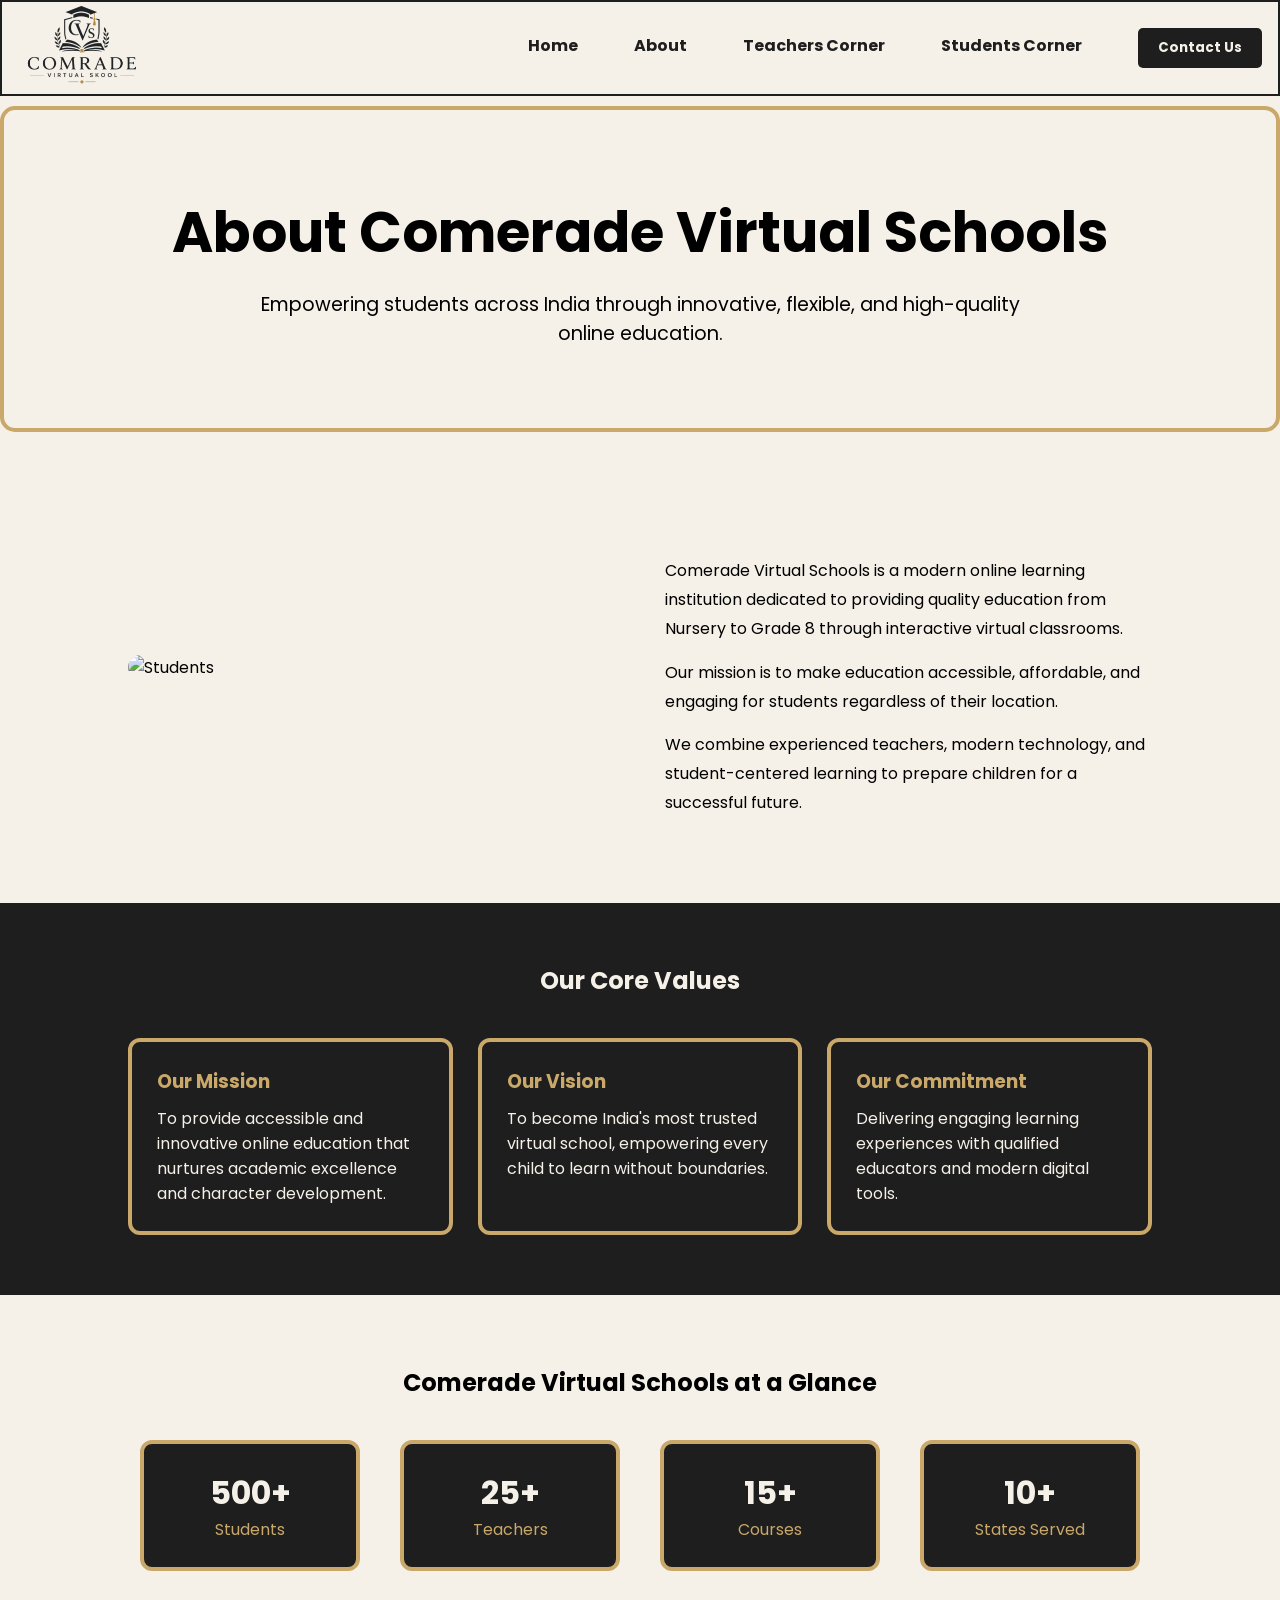
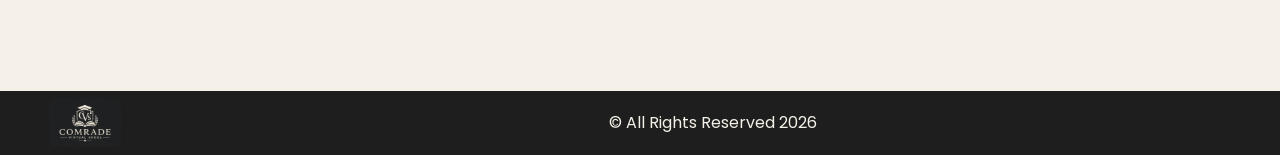
==== CVS/about/about.html @ 763e6363 "aww dude this is my first repo" ====
<!doctype html>
<html lang="en">
  <head>
    <meta charset="UTF-8" />
    <meta name="viewport" content="width=device-width, initial-scale=1.0" />
    <title>About Us | Comerade Virtual Schools</title>
    <link rel="preconnect" href="https://fonts.googleapis.com" />
    <link rel="preconnect" href="https://fonts.gstatic.com" crossorigin />
    <link
      href="https://fonts.googleapis.com/css2?family=Poppins:wght@400;500;600;700;800&display=swap"
      rel="stylesheet"
    />
    <link
      rel="stylesheet"
      href="https://cdnjs.cloudflare.com/ajax/libs/font-awesome/6.7.2/css/all.min.css"
    />
    <link rel="stylesheet" href="about.css" />
    <link rel="stylesheet" href="../main/style.css" />
  </head>
  <body>
    <div class="mainpage">
      <header class="head">
        <a href="../main/index.html">
          <img
            src="../public/logocvs-removebg-preview.png"
            alt="Comrade Virtual Skool logo"
            class="logo"
          />
        </a>
        <nav class="links">
          <a href="../main/index.html">Home</a>
          <a href="../about/about.html">About</a>
          <a href="../admission/admission.html">Teachers Corner</a>
          <a href="../student corner/studencorner.html">Students Corner</a>

          <button
            class="button"
            onclick="window.location.href = '/main/Contact us/contact.html'"
          >
            Contact Us
          </button>
        </nav>
      </header>
      <section class="hero">
        <h1>About Comerade Virtual Schools</h1>
        <p>
          Empowering students across India through innovative, flexible, and
          high-quality online education.
        </p>
      </section>

      <section class="about">
        <img
          src="https://images.unsplash.com/photo-1522202176988-66273c2fd55f?q=80&w=1000"
          alt="Students"
        />

        <div class="about-text">
          <h2>Who We Are</h2>

          <p>
            Comerade Virtual Schools is a modern online learning institution
            dedicated to providing quality education from Nursery to Grade 8
            through interactive virtual classrooms.
          </p>

          <p>
            Our mission is to make education accessible, affordable, and
            engaging for students regardless of their location.
          </p>

          <p>
            We combine experienced teachers, modern technology, and
            student-centered learning to prepare children for a successful
            future.
          </p>
        </div>
      </section>

      <section class="mission">
        <h2>Our Core Values</h2>

        <div class="cards">
          <div class="card">
            <h3>Our Mission</h3>
            <p>
              To provide accessible and innovative online education that
              nurtures academic excellence and character development.
            </p>
          </div>

          <div class="card">
            <h3>Our Vision</h3>
            <p>
              To become India's most trusted virtual school, empowering every
              child to learn without boundaries.
            </p>
          </div>

          <div class="card">
            <h3>Our Commitment</h3>
            <p>
              Delivering engaging learning experiences with qualified educators
              and modern digital tools.
            </p>
          </div>
        </div>
      </section>

      <section class="stats">
        <h2>Comerade Virtual Schools at a Glance</h2>

        <div class="stats-container">
          <div class="stat">
            <h3>500+</h3>
            <p>Students</p>
          </div>

          <div class="stat">
            <h3>25+</h3>
            <p>Teachers</p>
          </div>

          <div class="stat">
            <h3>15+</h3>
            <p>Courses</p>
          </div>

          <div class="stat">
            <h3>10+</h3>
            <p>States Served</p>
          </div>
        </div>
      </section>

      <footer class="footer">
        <img src="../public/inverselogo.png" alt="logo" class="footer-logo" />
        <p>&copy; All Rights Reserved 2026</p>
      </footer>
    </div>
  </body>
</html>
---- CVS/about/about.css ----
.about-logo {
  height: 80px;
  width: 100px;
  border-radius: 5px;
  display: flex;
  justify-content: center;
  align-items: center;
}

.hero {
  text-align: center;
  padding: 80px 10%;
  background:
    linear-gradient #1e1e1e,
    url("../public/3456.jpg");
  background-size: cover;
  background-position: center;
  border: 4px solid #c9a86a;
  margin-top: 10px;
  border-radius: 15px;

}

.hero h1 {
  font-size: 3.5rem;
  margin-bottom: 15px;
}

.hero p {
  font-size: 1.2rem;
  max-width: 800px;
  margin: auto;
}

.about {
  padding: 70px 10%;
  display: grid;
  grid-template-columns: 1fr 1fr;
  gap: 50px;
  align-items: center;
}

.about img {
  width: 100%;
  border-radius: 15px;
}

.about-text h2 {
  color: #f5f1e8;
  margin-bottom: 20px;
}

.about-text p {
  line-height: 1.8;
  margin-bottom: 15px;
}

.mission {
  background: #1e1e1e;
  padding: 60px 10%;
}

.mission h2 {
  text-align: center;
  color: #f5f1e8;
  margin-bottom: 40px;
}

.cards {
  display: grid;
  grid-template-columns: repeat(auto-fit, minmax(250px, 1fr));
  gap: 25px;
}

.card {
  background: #1e1e1e;
  padding: 25px;
  border-radius: 12px;
  border: 4px solid #c9a86a;
}
.card p {
  color: #f5f1e8;
}

.card h3 {
  color: #c9a86a;
  margin-bottom: 10px;
}

.stats {
  padding: 70px 10%;
  text-align: center;
}

.stats h2 {
  margin-bottom: 40px;
}

.stats-container {
  display: flex;
  justify-content: center;
  flex-wrap: wrap;
  gap: 40px;
}

.stat {
  background: #1e1e1e;
  padding: 25px;
  border-radius: 12px;
  width: 220px;
  border: 4px solid #c9a86a;
}

.stat h3 {
  color: #f5f1e8;
  font-size: 2rem;
}
.stat p {
  color: #c9a86a;
}

footer {
  background: #1e1e1e;
  text-align: center;
  padding: 25px;
  margin-top: 50px;
  color: #f5f1e8;
}

@media (max-width: 768px) {
  .about {
    grid-template-columns: 1fr;
  }

  .hero h1 {
    font-size: 2.5rem;
  }
}
---- CVS/main/style.css ----
* {
  margin: 0;
  padding: 0;
  font-family: "Poppins", Arial, Helvetica, sans-serif;
  box-sizing: border-box;
  transition: all 0.3s ease-in-out;
  user-select: none;
}

.mainpage {
  background-color: #f5f1e8;
}
.page {
  display: flex;
  flex-direction: column;
  justify-content: space-between;
}

.logo {
  margin: 0;
  padding: 0;
  width: 10vw;
  border-radius: 5px;
  margin-left: 1rem;
  scale: 1.2;
}
.head {
  display: flex;
  justify-content: space-between;
  align-items: center;
  background-color: #f5f1e8;
  border: 2px solid #1e1e1e;
}
.links {
  display: flex;
  justify-content: space-between;
  align-items: center;
  gap: 3.5rem;
  margin-right: 1rem;
}
.links a {
  font-weight: bold;
  text-decoration: none;
  color: #1e1e1e;
  padding-bottom: 2px;
  border-bottom: 3px solid #f5f1e8;
}

.links a:hover {
  border-color: #a87808;
}

.button {
  background-color: #1e1e1e;
  color: #f5f1e8;
  border: none;
  border-radius: 5px;
  padding: 10px 20px;
  font-weight: bold;
}
.button:hover {
  transform: scale(1.1);
  color: #f5f1e8;
}

.footer {
  display: flex;
  justify-content: space-around;
  align-items: center;
  background-color: #1e1e1e;
  color: #f5f1e8;
  text-align: center;
  font-size: medium;
  padding: 12px;
}
.footer p {
  width: 80vw;
}
.footer-logo {
  height: 40px;
  border-radius: 5px;
  scale: 1.2;
  display: flex;
  justify-content: center;
  align-items: center;
}
.rating i {
  color: #c9a86a;
  font-size: 18px;
  text-shadow: 0 0 8px rgba(201, 168, 106, 0.4);
}
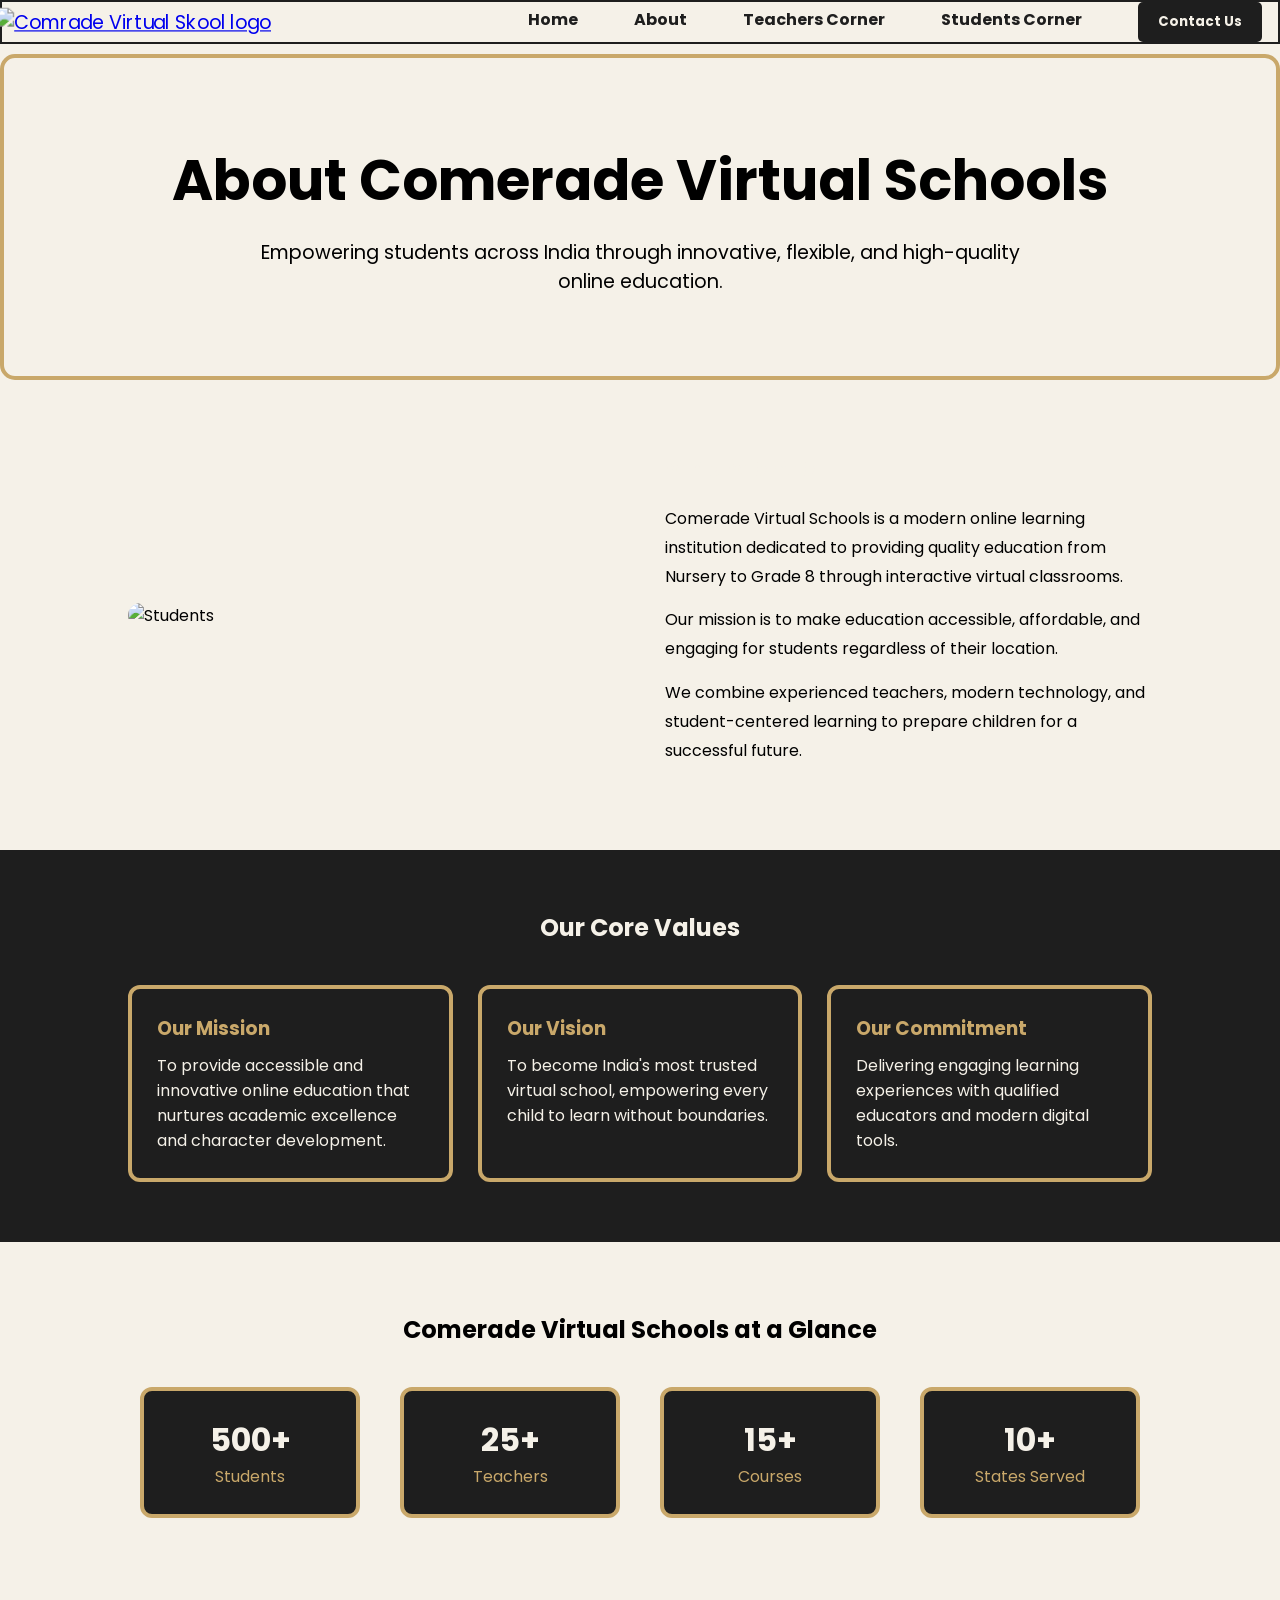
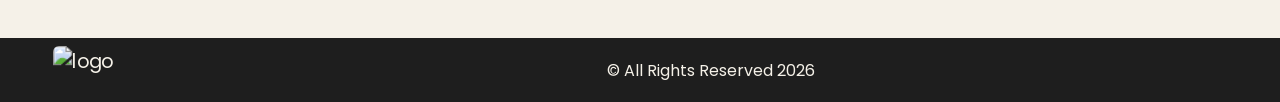
==== commit 1c312f59: "This is my first webpage repo" ====
--- a/CVS/about/about.html
+++ b/CVS/about/about.html
@@ -22,7 +22,7 @@
       <header class="head">
         <a href="../main/index.html">
           <img
-            src="../public/logocvs-removebg-preview.png"
+            src="/Images/logocvs-removebg-preview.png"
             alt="Comrade Virtual Skool logo"
             class="logo"
           />
@@ -31,11 +31,11 @@
           <a href="../main/index.html">Home</a>
           <a href="../about/about.html">About</a>
           <a href="../admission/admission.html">Teachers Corner</a>
-          <a href="../student corner/studencorner.html">Students Corner</a>
+          <a href="../student-corner/studencorner.html">Students Corner</a>
 
           <button
             class="button"
-            onclick="window.location.href = '/main/Contact us/contact.html'"
+            onclick="window.location.href = '../main/contact-us/contact.html'"
           >
             Contact Us
           </button>
@@ -134,7 +134,7 @@
       </section>
 
       <footer class="footer">
-        <img src="../public/inverselogo.png" alt="logo" class="footer-logo" />
+        <img src="/Images/inverselogo.png" alt="logo" class="footer-logo" />
         <p>&copy; All Rights Reserved 2026</p>
       </footer>
     </div>
--- a/CVS/about/about.css
+++ b/CVS/about/about.css
@@ -12,13 +12,12 @@
   padding: 80px 10%;
   background:
     linear-gradient #1e1e1e,
-    url("../public/3456.jpg");
+    url("/Images/3456.jpg");
   background-size: cover;
   background-position: center;
   border: 4px solid #c9a86a;
   margin-top: 10px;
   border-radius: 15px;
-
 }
 
 .hero h1 {
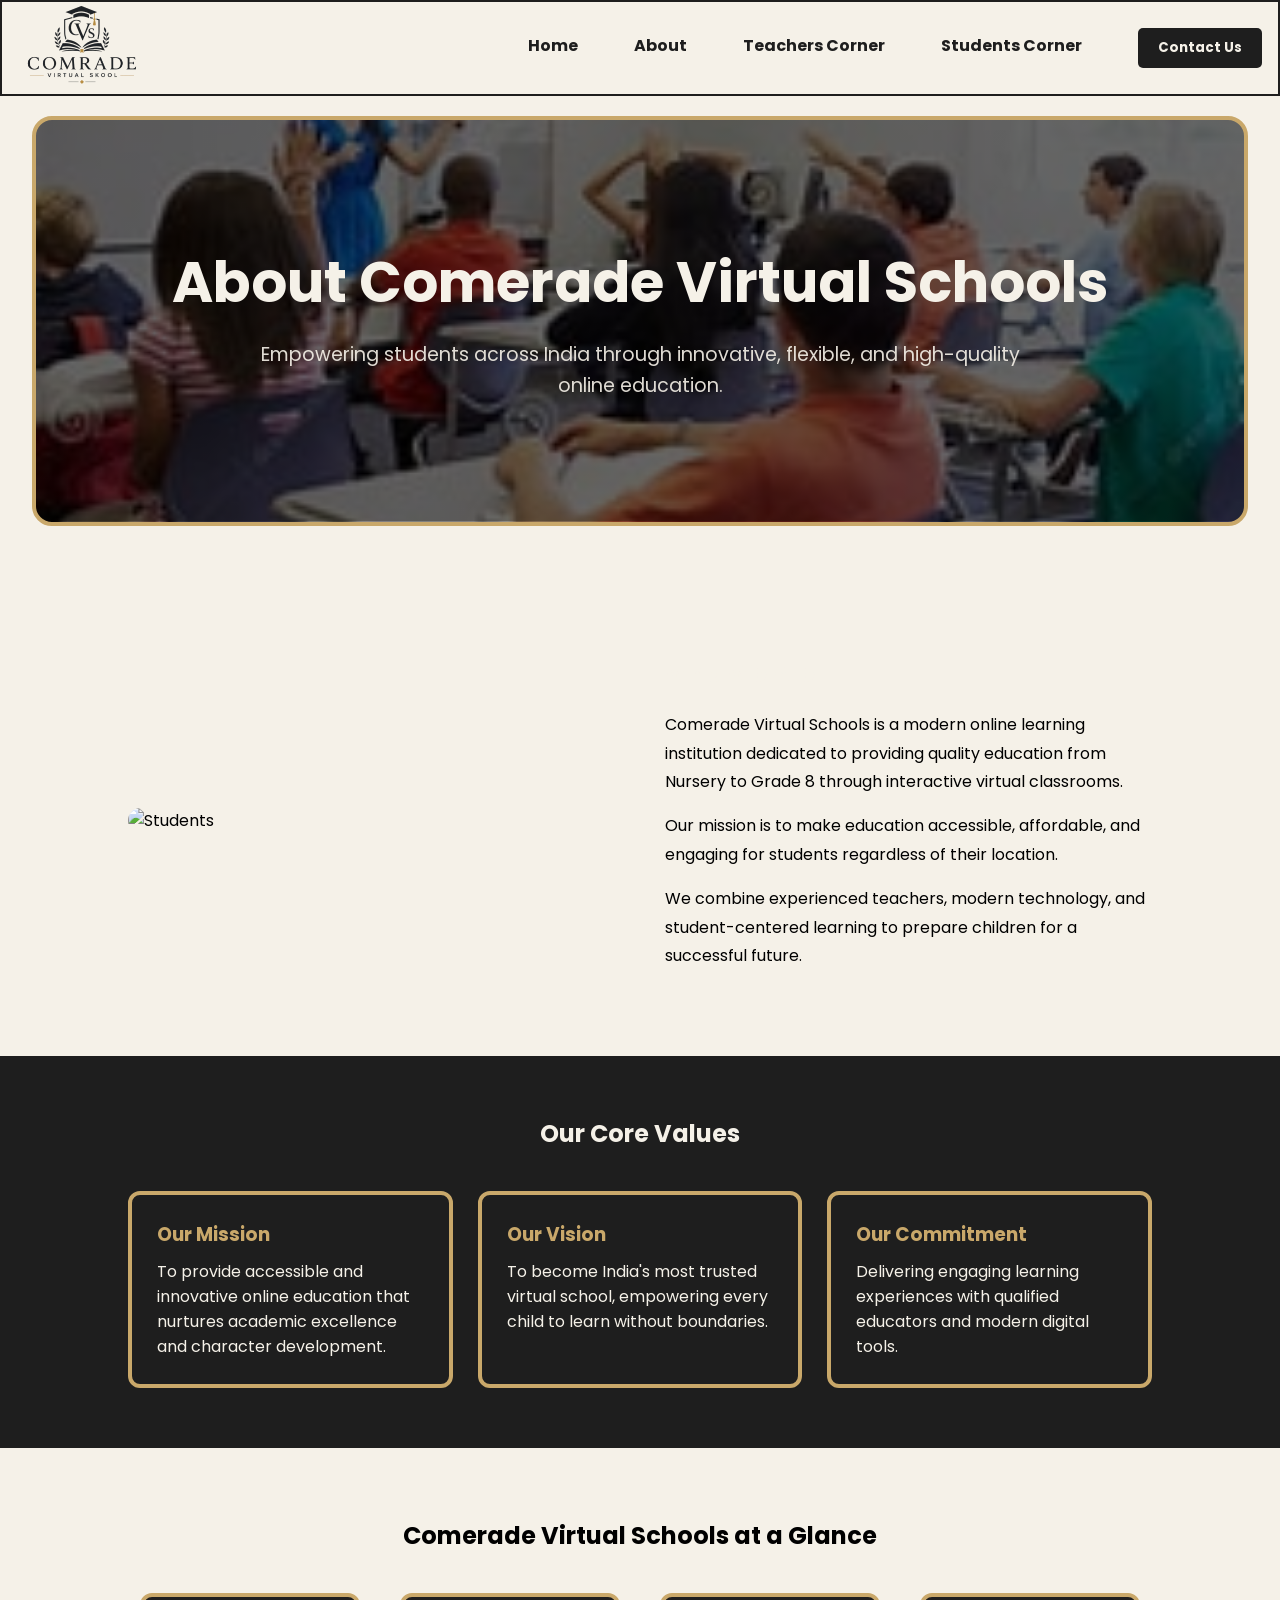
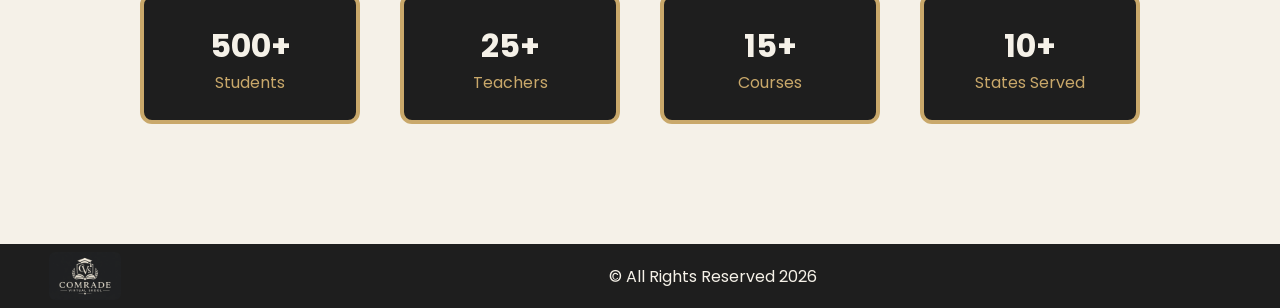
==== commit 2c1b5388: "tried path changes" ====
--- a/CVS/about/about.html
+++ b/CVS/about/about.html
@@ -22,7 +22,7 @@
       <header class="head">
         <a href="../main/index.html">
           <img
-            src="/Images/logocvs-removebg-preview.png"
+            src="../Images/logocvs-removebg-preview.png"
             alt="Comrade Virtual Skool logo"
             class="logo"
           />
@@ -134,7 +134,7 @@
       </section>
 
       <footer class="footer">
-        <img src="/Images/inverselogo.png" alt="logo" class="footer-logo" />
+        <img src="../Images/inverselogo.png" alt="logo" class="footer-logo" />
         <p>&copy; All Rights Reserved 2026</p>
       </footer>
     </div>
--- a/CVS/about/about.css
+++ b/CVS/about/about.css
@@ -8,27 +8,34 @@
 }
 
 .hero {
+  background: linear-gradient(rgba(0, 0, 0, 0.6), rgba(0, 0, 0, 0.6)), url("../Images/3456.jpg");
+  background-position: center;
+  background-size: cover;
   text-align: center;
-  padding: 80px 10%;
-  background:
-    linear-gradient #1e1e1e,
-    url("/Images/3456.jpg");
-  background-size: cover;
-  background-position: center;
+  padding: 120px 20px;
+  border-radius: 20px;
   border: 4px solid #c9a86a;
-  margin-top: 10px;
-  border-radius: 15px;
+  margin: 20px auto 60px;
+  width: 95%;
+  max-width: 1400px;
+  display: flex;
+  flex-direction: column;
+  justify-content: center;
+  align-items: center;
 }
 
 .hero h1 {
   font-size: 3.5rem;
   margin-bottom: 15px;
+  color: #f5f1e8;
 }
 
 .hero p {
   font-size: 1.2rem;
   max-width: 800px;
   margin: auto;
+  color: rgba(245, 241, 232, 0.9);
+  line-height: 1.6;
 }
 
 .about {
